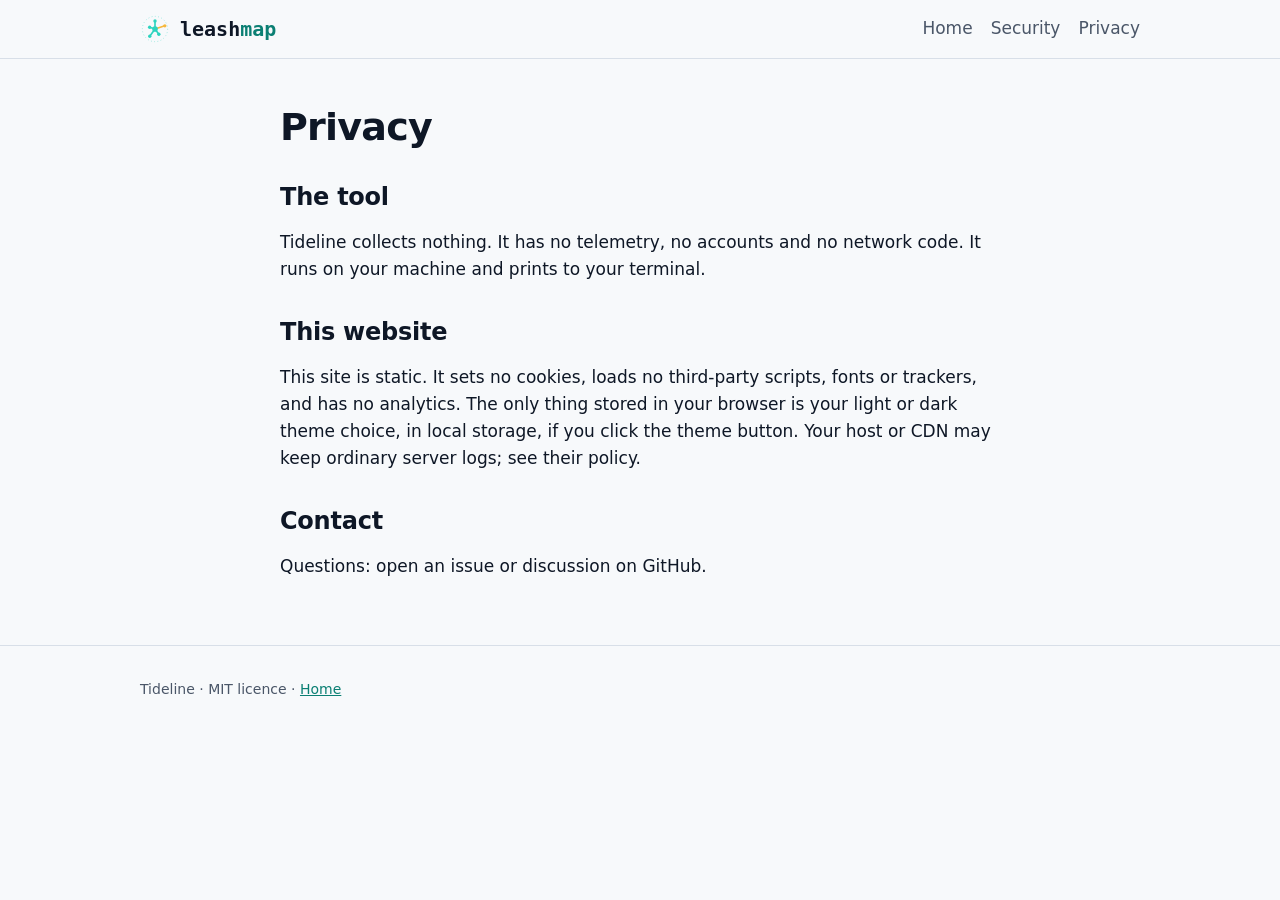
==== site/privacy.html @ bb80694f "Tideline 0.2.0 See what each AI agent could reach, and keep AI approvals current when that reach cha" ====
<!doctype html><html lang="en"><head><meta charset="utf-8"><meta name="viewport" content="width=device-width,initial-scale=1"><title>Privacy · Tideline</title><link rel="icon" href="favicon.svg" type="image/svg+xml"><link rel="stylesheet" href="style.css"></head><body><a class="skip" href="#main">Skip to content</a>
<header class="top"><div class="wrap nav"><a class="brand" href="./"><img src="assets/logo-mark.svg" alt="" width="30" height="30"><span>leash<b>map</b></span></a><nav aria-label="Main"><ul><li><a href="./">Home</a></li><li><a href="security.html">Security</a></li><li><a href="privacy.html">Privacy</a></li></ul></nav></div></header>
<main id="main" class="wrap prose"><h1>Privacy</h1><h2>The tool</h2><p>Tideline collects nothing. It has no telemetry, no accounts and no network code. It runs on your machine and prints to your terminal.</p>
<h2>This website</h2><p>This site is static. It sets no cookies, loads no third-party scripts, fonts or trackers, and has no analytics. The only thing stored in your browser is your light or dark theme choice, in local storage, if you click the theme button. Your host or CDN may keep ordinary server logs; see their policy.</p>
<h2>Contact</h2><p>Questions: open an issue or discussion on GitHub.</p></main><footer><div class="wrap">Tideline · MIT licence · <a href="./">Home</a></div></footer></body></html>
---- site/style.css ----
:root{--bg:#F7F9FB;--surface:#fff;--text:#0E1726;--muted:#4A5668;--accent:#0B7F73;--accent-ink:#fff;--warn:#8F5500;--danger:#B42318;--line:#D8DFE8;--code:#EEF2F6;--r:12px;--mono:ui-monospace,SFMono-Regular,Menlo,Consolas,monospace;--sans:system-ui,-apple-system,"Segoe UI",Roboto,Helvetica,Arial,sans-serif}
@media (prefers-color-scheme:dark){:root:not([data-theme=light]){--bg:#0A0E14;--surface:#111823;--text:#E6EDF5;--muted:#93A1B5;--accent:#2DD4BF;--accent-ink:#06201C;--warn:#F5B83D;--danger:#FF6B6B;--line:#1F2A3A;--code:#0D141E}}
:root[data-theme=dark]{--bg:#0A0E14;--surface:#111823;--text:#E6EDF5;--muted:#93A1B5;--accent:#2DD4BF;--accent-ink:#06201C;--warn:#F5B83D;--danger:#FF6B6B;--line:#1F2A3A;--code:#0D141E}
*{box-sizing:border-box}html{scroll-behavior:smooth}
@media (prefers-reduced-motion:reduce){html{scroll-behavior:auto}*{transition:none!important;animation:none!important}}
body{margin:0;background:var(--bg);color:var(--text);font:17px/1.6 var(--sans)}
a{color:var(--accent)}a:focus-visible,button:focus-visible,summary:focus-visible{outline:3px solid var(--warn);outline-offset:2px;border-radius:4px}
.skip{position:absolute;left:-999px}.skip:focus{left:8px;top:8px;background:var(--surface);padding:8px 12px;z-index:9}
.wrap{max-width:1040px;margin:0 auto;padding:0 20px}
header.top{border-bottom:1px solid var(--line)}
.nav{display:flex;align-items:center;justify-content:space-between;gap:16px;padding-block:14px;flex-wrap:wrap}
.brand{display:flex;align-items:center;gap:10px;text-decoration:none;color:var(--text);font:700 20px var(--mono)}
.brand img{width:30px;height:30px}.brand span{white-space:nowrap}.brand b{color:var(--accent)}
.nav ul{display:flex;gap:18px;list-style:none;margin:0;padding:0;align-items:center;flex-wrap:wrap}
.nav a:not(.brand){color:var(--muted);text-decoration:none}.nav a:not(.brand):hover{color:var(--text)}
.theme{background:none;border:1px solid var(--line);color:var(--muted);border-radius:8px;padding:6px 10px;cursor:pointer;font:inherit;font-size:14px}
.hero{text-align:center;padding-block:72px 40px}
.eyebrow{display:inline-block;font:600 13px var(--mono);color:var(--warn);border:1px solid var(--line);border-radius:99px;padding:4px 12px;margin-bottom:20px}
h1{font-size:clamp(34px,6vw,58px);line-height:1.08;margin:0 0 18px;letter-spacing:-.02em}
.lead{max-width:680px;margin:0 auto 28px;color:var(--muted);font-size:19px}
.cta{display:flex;gap:12px;justify-content:center;flex-wrap:wrap}
.btn{display:inline-block;padding:12px 20px;border-radius:10px;font-weight:600;text-decoration:none;border:1px solid var(--line);color:var(--text);background:var(--surface)}
.btn.primary{background:var(--accent);color:var(--accent-ink);border-color:var(--accent)}
.note{color:var(--muted);font-size:14px;margin-top:14px}
pre,code{font-family:var(--mono)}.term pre{white-space:pre-wrap;overflow-wrap:anywhere}pre{background:var(--code);border:1px solid var(--line);border-radius:var(--r);padding:18px;overflow:auto;font-size:13.5px;line-height:1.55;margin:0}
:not(pre)>code{background:var(--code);padding:2px 6px;border-radius:6px;font-size:.9em}
.term{max-width:960px;margin:36px auto 0;text-align:left}
.term .bar{display:flex;justify-content:space-between;font:12px var(--mono);color:var(--muted);padding:0 4px 8px;flex-wrap:wrap;gap:6px}
.hi{color:var(--danger);font-weight:700}.wn{color:var(--warn)}.ok{color:var(--accent)}.dim{color:var(--muted)}
section{padding:56px 0;border-top:1px solid var(--line)}
h2{font-size:clamp(26px,4vw,36px);line-height:1.15;margin:0 0 12px;letter-spacing:-.01em}
.sub{color:var(--muted);max-width:680px;margin:0 0 28px}
.grid{display:grid;gap:16px;grid-template-columns:repeat(auto-fit,minmax(260px,1fr))}
.card{background:var(--surface);border:1px solid var(--line);border-radius:var(--r);padding:20px}
.card h3{margin:0 0 6px;font-size:18px}.card p{margin:0;color:var(--muted)}
.steps{counter-reset:s;display:grid;gap:16px;grid-template-columns:repeat(auto-fit,minmax(260px,1fr))}
.steps .card{counter-increment:s}.steps h3::before{content:counter(s);display:inline-grid;place-items:center;width:28px;height:28px;border-radius:50%;background:var(--accent);color:var(--accent-ink);font:700 14px var(--mono);margin-right:10px}
table{width:100%;border-collapse:collapse;font-size:15px}th,td{text-align:left;padding:10px 12px;border-bottom:1px solid var(--line);vertical-align:top}th{color:var(--muted);font-weight:600}
.tablewrap{overflow-x:auto;border:1px solid var(--line);border-radius:var(--r);background:var(--surface)}
details{background:var(--surface);border:1px solid var(--line);border-radius:var(--r);padding:14px 18px;margin-bottom:10px}
summary{cursor:pointer;font-weight:600}details p{color:var(--muted);margin:10px 0 0}
.pill{font:600 12px var(--mono);padding:3px 8px;border-radius:99px;border:1px solid var(--line);color:var(--warn)}
footer{border-top:1px solid var(--line);padding:32px 0 48px;color:var(--muted);font-size:14px}
footer .cols{display:flex;gap:24px;justify-content:space-between;flex-wrap:wrap}footer ul{list-style:none;margin:0;padding:0;display:flex;gap:16px;flex-wrap:wrap}
.prose{max-width:760px;padding-block:48px}.prose h1{font-size:38px;text-align:left}.prose h2{margin-top:36px;font-size:24px}.prose li{margin:6px 0}
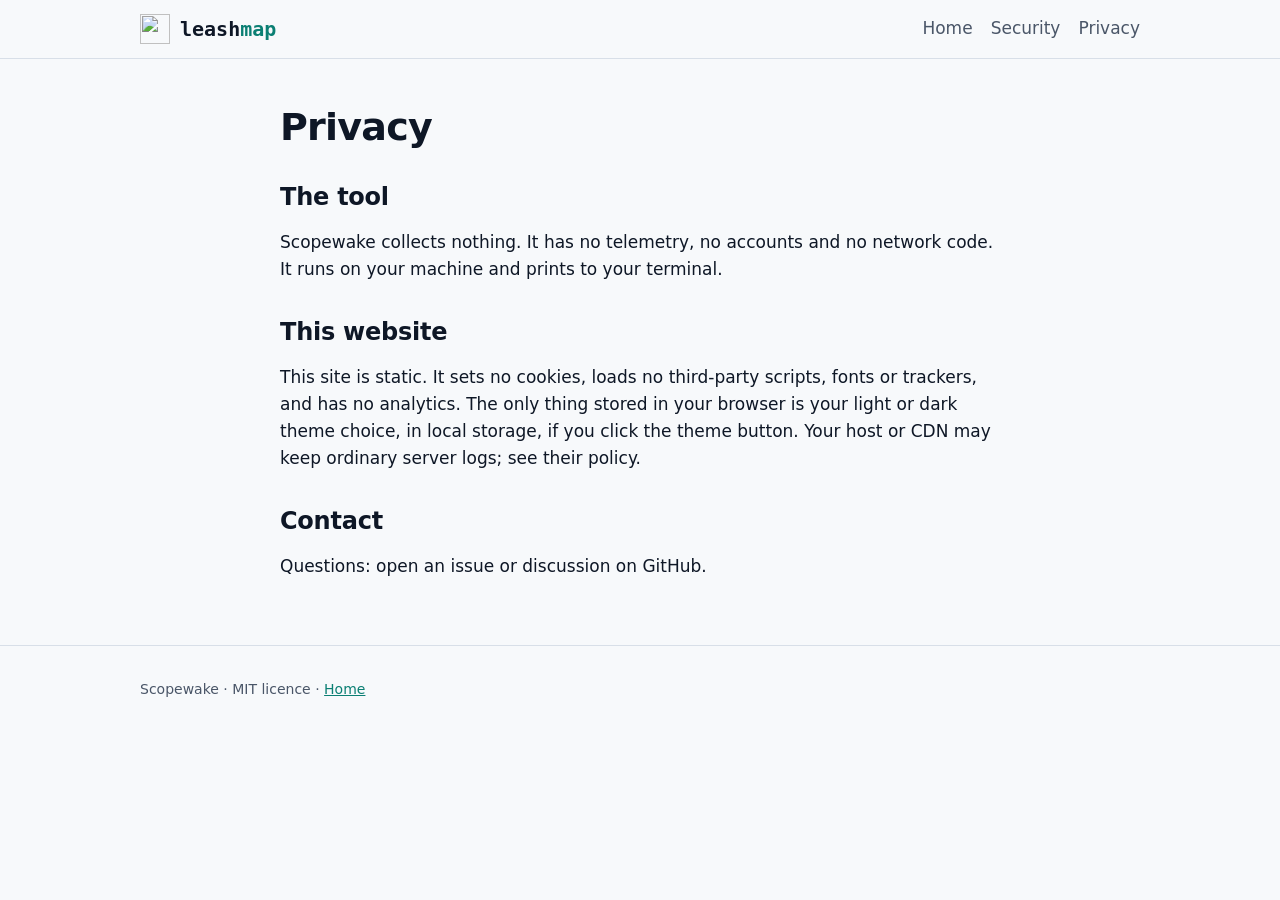
==== commit 94668da6: "Rename Tideline to Scopewake (v0.3.0) Package, command, repository links, docs, brand files and site" ====
--- a/site/privacy.html
+++ b/site/privacy.html
@@ -1,5 +1,5 @@
-<!doctype html><html lang="en"><head><meta charset="utf-8"><meta name="viewport" content="width=device-width,initial-scale=1"><title>Privacy · Tideline</title><link rel="icon" href="favicon.svg" type="image/svg+xml"><link rel="stylesheet" href="style.css"></head><body><a class="skip" href="#main">Skip to content</a>
+<!doctype html><html lang="en"><head><meta charset="utf-8"><meta name="viewport" content="width=device-width,initial-scale=1"><title>Privacy · Scopewake</title><link rel="icon" href="favicon.svg" type="image/svg+xml"><link rel="stylesheet" href="style.css"></head><body><a class="skip" href="#main">Skip to content</a>
 <header class="top"><div class="wrap nav"><a class="brand" href="./"><img src="assets/logo-mark.svg" alt="" width="30" height="30"><span>leash<b>map</b></span></a><nav aria-label="Main"><ul><li><a href="./">Home</a></li><li><a href="security.html">Security</a></li><li><a href="privacy.html">Privacy</a></li></ul></nav></div></header>
-<main id="main" class="wrap prose"><h1>Privacy</h1><h2>The tool</h2><p>Tideline collects nothing. It has no telemetry, no accounts and no network code. It runs on your machine and prints to your terminal.</p>
+<main id="main" class="wrap prose"><h1>Privacy</h1><h2>The tool</h2><p>Scopewake collects nothing. It has no telemetry, no accounts and no network code. It runs on your machine and prints to your terminal.</p>
 <h2>This website</h2><p>This site is static. It sets no cookies, loads no third-party scripts, fonts or trackers, and has no analytics. The only thing stored in your browser is your light or dark theme choice, in local storage, if you click the theme button. Your host or CDN may keep ordinary server logs; see their policy.</p>
-<h2>Contact</h2><p>Questions: open an issue or discussion on GitHub.</p></main><footer><div class="wrap">Tideline · MIT licence · <a href="./">Home</a></div></footer></body></html>+<h2>Contact</h2><p>Questions: open an issue or discussion on GitHub.</p></main><footer><div class="wrap">Scopewake · MIT licence · <a href="./">Home</a></div></footer></body></html>
